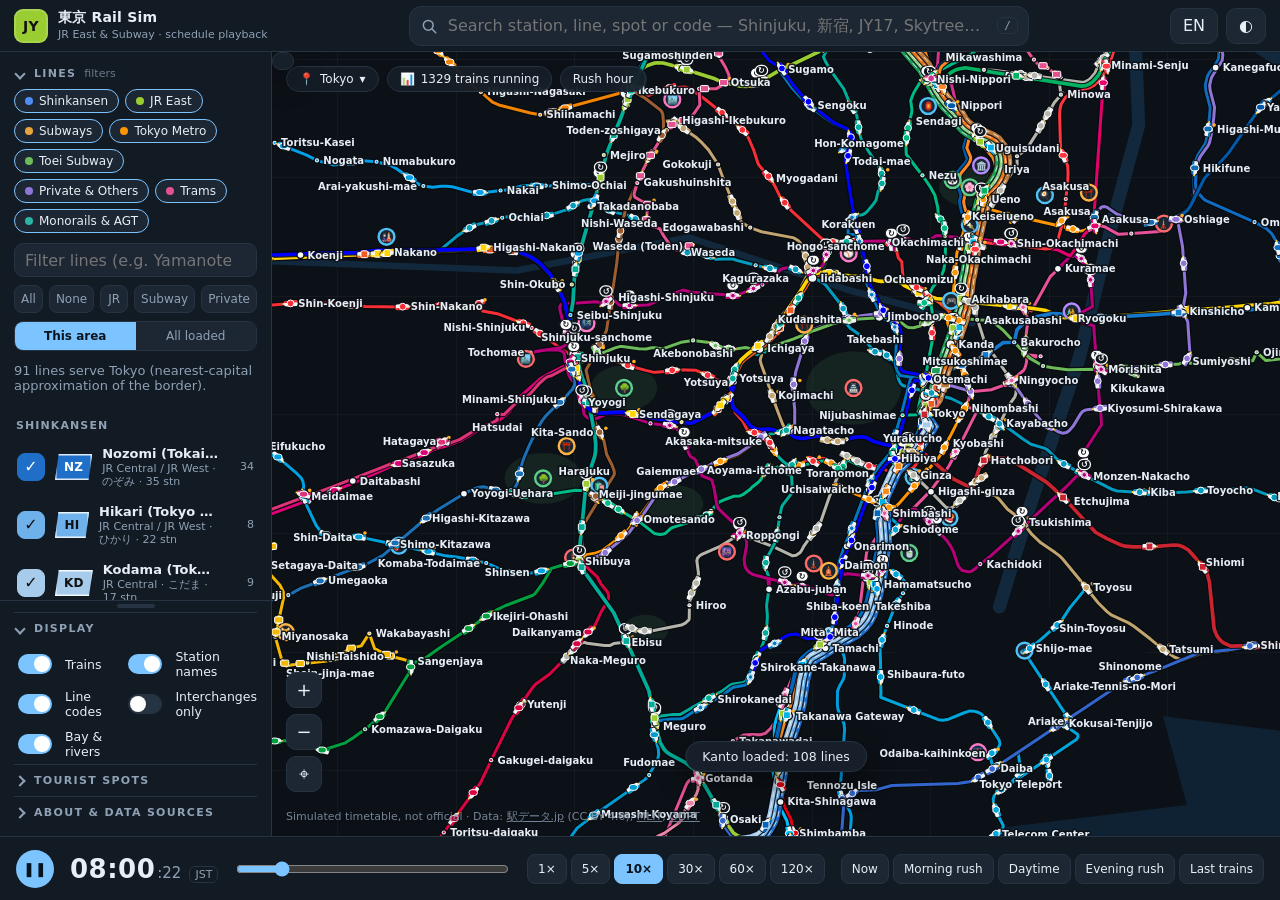
==== index.html @ e256985c "Load every region visible on screen (fixes empty Hokkaido when zoomed out); restore Keisei Sky Acces" ====
<!doctype html>
<html lang="en" data-theme="dark">
<head>
<meta charset="utf-8">
<meta name="viewport" content="width=device-width, initial-scale=1, viewport-fit=cover">
<title>東京 Rail Sim — Tokyo JR &amp; Subway Simulation</title>
<meta name="description" content="A live schedule-driven simulation of Tokyo's JR East and subway lines for rail fans, with line codes, colours, search and filters.">
<link rel="icon" href="data:image/svg+xml,%3Csvg xmlns='http://www.w3.org/2000/svg' viewBox='0 0 32 32'%3E%3Crect width='32' height='32' rx='8' fill='%239ACD32'/%3E%3Ctext x='16' y='22' font-size='16' font-weight='800' text-anchor='middle' font-family='sans-serif' fill='%23111'%3EJY%3C/text%3E%3C/svg%3E">
<link rel="stylesheet" href="css/style.css">
</head>
<body>
<div id="app">
  <header id="topbar">
    <button id="menuBtn" class="icon-btn only-mobile" aria-label="Lines menu">☰</button>
    <div class="brand">
      <span class="brand-mark">JY</span>
      <div class="brand-text"><b>東京 Rail Sim</b><small>JR East &amp; Subway · schedule playback</small></div>
    </div>
    <div class="search">
      <svg viewBox="0 0 24 24" width="18" height="18"><circle cx="11" cy="11" r="6.5" fill="none" stroke="currentColor" stroke-width="2"/><path d="m16 16 5 5" stroke="currentColor" stroke-width="2" stroke-linecap="round"/></svg>
      <input id="q" type="search" autocomplete="off" spellcheck="false" placeholder="Search station, line, spot or code — Shinjuku, 新宿, JY17, Skytree…">
      <kbd>/</kbd>
      <div id="results" class="results" hidden></div>
    </div>
    <div class="top-actions">
      <button id="langBtn" class="pill" title="Toggle language">EN</button>
      <button id="themeBtn" class="pill" title="Toggle theme">◐</button>
    </div>
  </header>

  <aside id="sidebar">
    <details class="sec side-head" id="secFilters" open>
      <summary>Lines <span class="sec-hint">filters</span></summary>
      <div class="chips" id="opChips"></div>
      <input id="lineFilter" type="search" placeholder="Filter lines (e.g. Yamanote, JC, Toei)…">
      <div class="quick">
        <button data-q="all">All</button>
        <button data-q="none">None</button>
        <button data-q="jr">JR</button>
        <button data-q="subway">Subway</button>
        <button data-q="pvt">Private</button>
      </div>
      <div class="seg" id="scopeBtns"><button data-s="area">This area</button><button data-s="all">All loaded</button></div>
      <p id="areaNote" class="empty-note" style="margin:6px 0 0"></p>
    </details>
    <div id="lineList" class="line-list"></div>
    <div id="splitter" role="separator" aria-orientation="horizontal" tabindex="0" title="Drag to resize · double-click to reset"></div>
    <div class="side-foot" id="sideFoot">
      <details class="sec" id="ttSection" hidden>
        <summary>Timetable</summary>
        <div class="quick" id="ttBtns" style="margin:0 0 6px"><button data-m="sim">Simulated</button><button data-m="weekday">Weekday</button><button data-m="holiday">Holiday</button></div>
        <p id="ttNote" class="empty-note" style="margin:0 0 8px"></p>
      </details>
      <details class="sec" id="secDisplay" open>
        <summary>Display</summary>
        <div class="tgrid">
          <label class="tog"><input type="checkbox" id="optTrains" checked><span>Trains</span></label>
          <label class="tog"><input type="checkbox" id="optNames" checked><span>Station names</span></label>
          <label class="tog"><input type="checkbox" id="optBadges" checked><span>Line codes</span></label>
          <label class="tog"><input type="checkbox" id="optInter"><span>Interchanges only</span></label>
          <label class="tog"><input type="checkbox" id="optWater" checked><span>Bay &amp; rivers</span></label>
        </div>
      </details>
      <details class="sec" id="secSpots">
        <summary>Tourist spots</summary>
        <label class="tog"><input type="checkbox" id="optPoi" checked><span>Show on map</span></label>
        <div id="poiChips" class="chips" style="margin:6px 0 0"></div>
      </details>
      <details class="sec" id="secAbout">
        <summary>About &amp; data sources</summary>
        <p class="about">Stations, line order and colours outside the hand-made Tokyo/Shinkansen data come from open data: <a href="https://github.com/Seo-4d696b75/station_database" target="_blank" rel="noopener">station_database</a> (駅データ.jp, CC BY 4.0) and MLIT <a href="https://nlftp.mlit.go.jp/ksj/gml/datalist/KsjTmplt-N02-v3_1.html" target="_blank" rel="noopener">国土数値情報 N02</a>; optional real timetables from <a href="https://www.odpt.org/" target="_blank" rel="noopener">ODPT</a>. Train movements are <b>simulated</b> (not official timetables), English names are machine-romanised, and track shapes come from MLIT section geometry (a few edges fall back to straight lines).</p>
      </details>
    </div>
  </aside>

  <main id="stage">
    <canvas id="map"></canvas>
    <div id="tip" class="tip" hidden></div>
    <div class="hud tl"><button id="areaChip" class="hudbtn" title="Choose an area">📍 <span id="areaName">Tokyo</span> ▾</button><button id="btnCounts" class="hudbtn" title="Trains running per line">📊 <span id="hudTrains">0 trains</span></button><span id="hudPeriod">—</span></div>
    <div id="areaMenu" class="card amenu" hidden>
      <input id="areaQ" type="search" placeholder="Find a prefecture…">
      <div id="areaList" class="amlist"></div>
    </div>
    <div id="toast" class="toast" hidden></div>
    <div id="countCard" class="card" hidden>
      <div class="card-head"><div id="countHead"></div><button id="countClose" class="p-close" style="position:static" aria-label="Close">✕</button></div>
      <div id="countGrp" class="gchips"></div>
      <div id="countRows" class="crows"></div>
    </div>
    <div class="hud-btns">
      <button id="zin" class="icon-btn" aria-label="Zoom in">+</button>
      <button id="zout" class="icon-btn" aria-label="Zoom out">−</button>
      <button id="zfit" class="icon-btn" aria-label="Reset view" title="Reset view">⌖</button>
    </div>
    <div class="legend-note">Simulated timetable, not official · Data: <a href="https://github.com/Seo-4d696b75/station_database" target="_blank" rel="noopener">駅データ.jp</a> (CC BY 4.0), <a href="https://nlftp.mlit.go.jp/ksj/gml/datalist/KsjTmplt-N02-v3_1.html" target="_blank" rel="noopener">MLIT</a>, <a href="https://www.odpt.org/" target="_blank" rel="noopener">ODPT</a></div>
  </main>

  <aside id="panel" hidden></aside>

  <footer id="clockbar">
    <button id="play" class="play" aria-label="Play / pause">❚❚</button>
    <div class="clock"><b id="clock">08:00</b><small id="clockSec">:00</small><span id="clockTag">JST</span></div>
    <input id="scrub" type="range" min="16200" max="102600" step="30" value="28800" aria-label="Time of day">
    <div class="speeds" id="speeds"></div>
    <div class="presets" id="presets"></div>
  </footer>
</div>
<div id="scrim" hidden></div>
<script>window.TRS_VERSION = '20261129';</script>
<script src="js/data.js?v=20261129"></script>
<script src="js/data-extra.js?v=20261129"></script>
<script src="js/poi.js?v=20261129"></script>
<script src="js/regions.js?v=20261129"></script>
<script src="js/regions/fixes.js?v=20261129"></script>
<script src="js/station-badge.js?v=20261129"></script>
<script src="js/sim.js?v=20261129"></script>
<script src="js/app.js?v=20261129"></script>
<script src="js/layout.js?v=20261129"></script>
</body>
</html>
---- css/style.css ----
:root{
  --bg:#0c1117; --bg2:#121a23; --panel:#161f2a; --panel2:#1c2733; --line:#263342;
  --text:#e8eef5; --muted:#8fa1b5; --accent:#7cc4ff; --shadow:0 10px 30px rgba(0,0,0,.45);
  --radius:12px; --topH:52px; --botH:64px; --sideW:272px;
  font-family:"Inter","SF Pro Text","Segoe UI","Hiragino Sans","Noto Sans JP","Yu Gothic",system-ui,sans-serif;
}
[data-theme="light"]{
  --bg:#eef2f6; --bg2:#ffffff; --panel:#ffffff; --panel2:#f2f5f9; --line:#d9e0e8;
  --text:#14202c; --muted:#5d6f82; --accent:#0a74d6; --shadow:0 10px 30px rgba(20,40,70,.16);
}
*{box-sizing:border-box}
html,body{height:100%;margin:0;background:var(--bg);color:var(--text);overscroll-behavior:none}
button,input{font:inherit;color:inherit}
#app{display:grid;height:100dvh;grid-template-rows:var(--topH) 1fr var(--botH);grid-template-columns:var(--sideW) 1fr;
  grid-template-areas:"top top" "side stage" "bot bot"}
#topbar{grid-area:top;display:flex;align-items:center;gap:14px;padding:0 14px;background:var(--bg2);border-bottom:1px solid var(--line);z-index:30;position:relative}
.brand{display:flex;align-items:center;gap:10px;min-width:max-content}
.brand-mark{display:grid;place-items:center;width:34px;height:34px;border-radius:9px;background:#9ACD32;color:#111;font-weight:800;font-size:14px;letter-spacing:.3px;box-shadow:0 0 0 2px rgba(255,255,255,.15) inset}
.brand-text{display:flex;flex-direction:column;line-height:1.1}
.brand-text b{font-size:14px;letter-spacing:.2px}
.brand-text small{font-size:11px;color:var(--muted);margin-top:3px}
.search{position:relative;flex:1;min-width:0;max-width:620px;margin:0 auto;display:flex;align-items:center;gap:8px;background:var(--panel2);border:1px solid var(--line);border-radius:12px;padding:0 10px;height:40px;color:var(--muted)}
.search:focus-within{border-color:var(--accent);box-shadow:0 0 0 3px color-mix(in srgb,var(--accent) 25%,transparent)}
.search input{flex:1;background:none;border:0;outline:none;color:var(--text);min-width:0;height:100%}
.search input::-webkit-search-cancel-button{display:none}
kbd{font-size:11px;border:1px solid var(--line);border-radius:6px;padding:1px 6px;color:var(--muted)}
.results{position:absolute;left:0;right:0;top:46px;background:var(--panel);border:1px solid var(--line);border-radius:12px;box-shadow:var(--shadow);max-height:60vh;overflow:auto;padding:6px;z-index:50}
.res{display:flex;align-items:center;gap:10px;padding:8px 10px;border-radius:9px;cursor:pointer;color:var(--text)}
.res:hover,.res.sel{background:var(--panel2)}
.res .t{display:flex;flex-direction:column;min-width:0;line-height:1.2}
.res .t b{font-weight:600;font-size:14px}
.res .t small{color:var(--muted);font-size:12px}
.res .kind{margin-left:auto;font-size:10px;text-transform:uppercase;letter-spacing:.08em;color:var(--muted)}
.res-empty{padding:14px;color:var(--muted);font-size:13px}
.top-actions{display:flex;gap:8px}
.pill,.icon-btn{background:var(--panel2);border:1px solid var(--line);border-radius:10px;height:36px;min-width:36px;padding:0 12px;cursor:pointer}
.pill:hover,.icon-btn:hover{border-color:var(--accent)}
.icon-btn{padding:0;font-size:18px;line-height:1}
.only-mobile{display:none}

/* sidebar */
#sidebar{grid-area:side;background:var(--bg2);border-right:1px solid var(--line);display:flex;flex-direction:column;min-height:0;z-index:20;overflow-y:auto}
.side-head{padding:6px 14px 8px;flex:none}
.sec>summary{list-style:none;cursor:pointer;display:flex;align-items:center;gap:8px;padding:9px 0;font-size:11px;text-transform:uppercase;letter-spacing:.12em;color:var(--muted);font-weight:700;user-select:none}
.sec>summary::-webkit-details-marker{display:none}
.sec>summary::before{content:"";width:6px;height:6px;border-right:2px solid currentColor;border-bottom:2px solid currentColor;transform:rotate(-45deg);transition:transform .15s;margin:0 2px 0 2px}
.sec[open]>summary::before{transform:rotate(45deg)}
.sec>summary:hover{color:var(--text)}
.sec-hint{font-weight:500;text-transform:none;letter-spacing:0;opacity:.7}
.sec:not([open])>*:not(summary){display:none}
.tgrid{display:grid;grid-template-columns:1fr 1fr;gap:0 10px}
.tgrid .tog span{font-size:12.5px}
#splitter{flex:none;height:12px;cursor:row-resize;border-top:1px solid var(--line);position:relative;touch-action:none;background:var(--bg2)}
#splitter::after{content:"";position:absolute;left:50%;top:3px;width:38px;height:4px;border-radius:4px;background:var(--line);transform:translateX(-50%);transition:background .15s}
#splitter:hover::after,#splitter.drag::after,#splitter:focus-visible::after{background:var(--accent)}
.chips{display:flex;gap:6px;flex-wrap:wrap;margin-bottom:10px}
.chip{border:1px solid var(--line);background:var(--panel2);border-radius:999px;padding:4px 10px;font-size:12px;cursor:pointer;display:flex;gap:6px;align-items:center}
.chip i{width:8px;height:8px;border-radius:50%;background:var(--muted)}
.chip.on{border-color:var(--accent);color:var(--text)}
.chip:not(.on){opacity:.55}
#lineFilter{width:100%;height:34px;border-radius:9px;border:1px solid var(--line);background:var(--panel2);padding:0 10px;outline:none}
#lineFilter:focus{border-color:var(--accent)}
.quick{display:flex;gap:6px;margin-top:8px}
.quick button{flex:1;height:28px;border-radius:8px;border:1px solid var(--line);background:var(--panel2);cursor:pointer;font-size:12px;color:var(--muted)}
.quick button:hover{color:var(--text);border-color:var(--accent)}
.line-list{flex:1 1 0;min-height:140px;overflow:auto;padding:0 8px 8px;scrollbar-width:thin}
.grp{font-size:11px;color:var(--muted);text-transform:uppercase;letter-spacing:.1em;padding:12px 8px 6px;font-weight:700}
.lrow{display:flex;align-items:center;gap:10px;padding:7px 8px;border-radius:10px;cursor:pointer;border:1px solid transparent}
.lrow:hover{background:var(--panel2)}
.lrow.active{background:var(--panel2);border-color:var(--c)}
.lrow.off{opacity:.42}
.lrow .nm{display:flex;flex-direction:column;min-width:0;line-height:1.2;flex:1}
.lrow .nm b{font-size:13px;font-weight:600;white-space:nowrap;overflow:hidden;text-overflow:ellipsis}
.lrow .nm small{font-size:11px;color:var(--muted)}
.lrow .cnt{font-size:11px;color:var(--muted);font-variant-numeric:tabular-nums;min-width:26px;text-align:right}
.eye{width:28px;height:28px;border-radius:8px;border:1px solid var(--line);background:none;cursor:pointer;display:grid;place-items:center;color:var(--muted);flex:none}
.eye:hover{border-color:var(--accent);color:var(--text)}
.lrow.off .eye{background:transparent}
.lrow:not(.off) .eye{background:var(--c);border-color:var(--c);color:var(--tc)}
.side-foot{flex:none;height:var(--footH,auto);max-height:60%;overflow:auto;padding:0 14px 8px;scrollbar-width:thin}
.side-foot .sec+.sec{border-top:1px solid var(--line)}
.tog{display:flex;align-items:center;gap:10px;padding:5px 0;font-size:13px;cursor:pointer;user-select:none}
.tog input{appearance:none;width:34px;height:20px;border-radius:999px;background:var(--line);position:relative;cursor:pointer;transition:.15s;flex:none}
.tog input::after{content:"";position:absolute;top:2px;left:2px;width:16px;height:16px;border-radius:50%;background:#fff;transition:.15s}
.tog input:checked{background:var(--accent)}
.tog input:checked::after{left:16px}

/* badges */
.bdg{display:inline-flex;align-items:center;gap:4px;flex:none}
.sym{display:inline-grid;place-items:center;min-width:26px;height:26px;padding:0 4px;background:var(--c);color:var(--tc);font-weight:800;font-size:12px;letter-spacing:.2px;line-height:1;box-shadow:0 0 0 1.5px rgba(255,255,255,.85) inset}
.sym.jr{border-radius:7px;background:#fff;color:#231F20;box-shadow:inset 0 0 0 3px var(--c)}
.sym.metro,.sym.toei{border-radius:50%;min-width:26px;width:26px;padding:0;font-size:13px;background:#fff;color:#231F20;box-shadow:inset 0 0 0 3.5px var(--c)}
.sym.sm{min-width:20px;height:20px;font-size:10px;border-radius:6px}
.sym.metro.sm,.sym.toei.sm{width:20px;min-width:20px;border-radius:50%;font-size:10px;box-shadow:inset 0 0 0 3px var(--c)}
.no{display:inline-grid;place-items:center;min-width:22px;height:20px;padding:0 4px;border:1.5px solid var(--c);border-radius:5px;font-weight:700;font-size:11px;font-variant-numeric:tabular-nums;color:var(--text)}

/* stage */
#stage{grid-area:stage;position:relative;min-width:0;min-height:0;overflow:hidden;background:var(--bg)}
#map{position:absolute;inset:0;width:100%;height:100%;display:block;touch-action:none;cursor:grab}
#map.drag{cursor:grabbing}
.hud{position:absolute;display:flex;gap:8px;z-index:5}
.hud.tl{left:14px;top:14px}
.hud span{background:color-mix(in srgb,var(--panel) 88%,transparent);backdrop-filter:blur(8px);border:1px solid var(--line);border-radius:999px;padding:5px 12px;font-size:12px;font-variant-numeric:tabular-nums}
.hud-btns{position:absolute;left:14px;bottom:44px;display:flex;flex-direction:column;gap:6px;z-index:5}
.legend-note{position:absolute;left:14px;bottom:12px;right:14px;font-size:11px;color:var(--muted);pointer-events:none;opacity:.8;text-shadow:0 1px 2px var(--bg)}
.tip{position:absolute;z-index:8;pointer-events:none;background:var(--panel);border:1px solid var(--line);border-radius:10px;padding:8px 10px;box-shadow:var(--shadow);font-size:12px;max-width:260px;display:flex;flex-direction:column;gap:6px}
.tip b{font-size:13px}
.tip .row{display:flex;gap:4px;flex-wrap:wrap}

/* panel */
#panel{position:absolute;right:14px;top:calc(var(--topH) + 12px);bottom:calc(var(--botH) + 12px);width:320px;font-size:13px;max-width:calc(100vw - 28px);background:var(--panel);border:1px solid var(--line);border-radius:var(--radius);box-shadow:var(--shadow);overflow:auto;z-index:25;scrollbar-width:thin}
#panel[hidden]{display:none}
.p-head{position:sticky;top:0;background:var(--panel);padding:16px 16px 12px;border-bottom:1px solid var(--line);z-index:2}
.p-close{position:absolute;right:10px;top:10px;width:30px;height:30px;border-radius:8px;border:1px solid var(--line);background:var(--panel2);cursor:pointer}
.p-title{font-size:20px;font-weight:700;line-height:1.15;margin:8px 34px 2px 0}
.p-sub{font-size:13px;color:var(--muted)}
.p-body{padding:12px 16px 18px}
.p-sec{margin:14px 0 8px;font-size:11px;text-transform:uppercase;letter-spacing:.12em;color:var(--muted);font-weight:700}
.hero-bar{height:6px;border-radius:99px;background:var(--c);margin-top:12px}
.kv{display:grid;grid-template-columns:repeat(3,1fr);gap:8px}
.kv div{background:var(--panel2);border-radius:10px;padding:8px 10px}
.kv b{display:block;font-size:16px;font-variant-numeric:tabular-nums}
.kv small{color:var(--muted);font-size:11px}
.brow{display:flex;align-items:center;gap:10px;padding:8px 0;border-bottom:1px dashed var(--line)}
.brow:last-child{border-bottom:0}
.brow .dest{flex:1;min-width:0;line-height:1.2}
.brow .dest b{font-size:13px;display:block}
.brow .dest small{color:var(--muted);font-size:11px}
.brow .tms{display:flex;flex-direction:column;align-items:flex-end;font-variant-numeric:tabular-nums;font-size:12px;line-height:1.35}
.brow .tms b{font-size:14px}
.btn{height:34px;border-radius:9px;border:1px solid var(--line);background:var(--panel2);padding:0 12px;cursor:pointer;font-size:13px}
.btn:hover{border-color:var(--accent)}
.btn.primary{background:var(--accent);border-color:var(--accent);color:#06121e;font-weight:600}
.btn-row{display:flex;gap:8px;margin-top:10px;flex-wrap:wrap}
.stops{position:relative;margin:4px 0 0 4px}
.stp{display:flex;align-items:center;gap:10px;padding:5px 0;position:relative;cursor:pointer;font-size:13px}
.stp::before{content:"";position:absolute;left:5px;top:0;bottom:0;width:4px;background:var(--c);opacity:.9}
.stp:first-child::before{top:50%}.stp:last-child::before{bottom:50%}
.stp i{position:relative;width:14px;height:14px;border-radius:50%;background:var(--panel);border:3px solid var(--c);flex:none;z-index:1}
.stp.pass i{background:var(--c)}
.stp.skip{opacity:.5}
.stp.skip i{width:8px;height:8px;margin:0 3px;border-width:2px}
.stp.here{font-weight:700}
.stp.here i{box-shadow:0 0 0 4px color-mix(in srgb,var(--c) 40%,transparent)}
.stp .nm{flex:1;min-width:0;white-space:nowrap;overflow:hidden;text-overflow:ellipsis}
.stp .tm{color:var(--muted);font-variant-numeric:tabular-nums;font-size:12px}
.stp .ic{display:flex;gap:3px}
.xfer{display:flex;flex-wrap:wrap;gap:6px}
.xf{display:flex;gap:6px;align-items:center;background:var(--panel2);border-radius:10px;padding:5px 8px;cursor:pointer;font-size:12px}
.xf:hover{outline:1px solid var(--accent)}
.live{display:inline-flex;align-items:center;gap:6px;font-size:12px;color:var(--muted)}
.live::before{content:"";width:8px;height:8px;border-radius:50%;background:#35d07f;box-shadow:0 0 0 0 rgba(53,208,127,.6);animation:pulse 1.6s infinite}
@keyframes pulse{70%{box-shadow:0 0 0 7px rgba(53,208,127,0)}100%{box-shadow:0 0 0 0 rgba(53,208,127,0)}}
.empty-note{color:var(--muted);font-size:13px;padding:6px 0}

/* clock bar */
#clockbar{grid-area:bot;display:flex;align-items:center;gap:16px;padding:0 16px;background:var(--bg2);border-top:1px solid var(--line);z-index:30}
.play{width:38px;height:38px;border-radius:50%;border:0;background:var(--accent);color:#06121e;font-size:14px;cursor:pointer;font-weight:800;flex:none}
.clock{display:flex;align-items:baseline;gap:2px;min-width:118px;font-variant-numeric:tabular-nums}
.clock b{font-size:26px;letter-spacing:.5px}
.clock small{font-size:15px;color:var(--muted)}
.clock span{font-size:11px;color:var(--muted);margin-left:6px;border:1px solid var(--line);border-radius:6px;padding:1px 5px}
#scrub{flex:1;min-width:80px;accent-color:var(--accent);height:28px}
.speeds,.presets{display:flex;gap:4px;flex:none}
.speeds button,.presets button{height:30px;padding:0 10px;border-radius:8px;border:1px solid var(--line);background:var(--panel2);cursor:pointer;font-size:12px;font-variant-numeric:tabular-nums}
.speeds button.on{background:var(--accent);border-color:var(--accent);color:#06121e;font-weight:700}
.presets button:hover,.speeds button:hover{border-color:var(--accent)}
#scrim{position:fixed;inset:0;background:rgba(0,0,0,.5);z-index:15}

@media (max-width:1180px){.presets{display:none}.brand-text small{display:none}}
@media (max-width:860px){
  :root{--topH:48px;--botH:84px}
  html{-webkit-text-size-adjust:100%}
  body{font-size:13px}
  button,summary,label{touch-action:manipulation;-webkit-tap-highlight-color:transparent}
  #app{grid-template-columns:minmax(0,1fr);grid-template-rows:var(--topH) 1fr calc(var(--botH) + env(safe-area-inset-bottom));grid-template-areas:"top" "stage" "bot"}
  #topbar{gap:6px;padding:0 8px}
  .only-mobile{display:inline-grid}
  .brand-text{display:none}
  .brand-mark{width:28px;height:28px;border-radius:8px;font-size:12px}
  .kbd,kbd{display:none}
  .search{height:34px;border-radius:10px;padding:0 8px;gap:6px}
  .search svg{width:15px;height:15px}
  .search input{font-size:16px;transform-origin:left center} /* 16px stops iOS zooming the page on focus */
  .results{top:40px;max-height:55vh}
  .pill,.icon-btn{height:32px;min-width:32px;border-radius:9px;font-size:12px}
  .icon-btn{font-size:16px}
  .top-actions{gap:5px}
  .top-actions .pill{padding:0 8px}
  #sidebar{position:fixed;left:0;top:var(--topH);bottom:0;width:min(82vw,300px);font-size:12px;transform:translateX(-102%);transition:transform .2s;z-index:40;box-shadow:var(--shadow);padding-bottom:env(safe-area-inset-bottom)}
  body.menu #sidebar{transform:none}
  .tog{padding:6px 0;font-size:12px}
  .chip{font-size:11px;padding:4px 9px}
  .quick button{height:30px;font-size:11px}
  .lrow .nm b{font-size:12px}
  .hud.tl{left:8px;top:8px;gap:6px}
  .hud span,.hudbtn{font-size:11px;padding:4px 9px}
  .hud-btns{left:8px;bottom:auto;top:48px;gap:5px}
  .hud-btns .icon-btn{width:32px;height:32px;background:color-mix(in srgb,var(--panel) 90%,transparent);backdrop-filter:blur(8px)}
  .legend-note{display:none}
  #panel{top:auto;left:6px;right:6px;width:auto;bottom:calc(var(--botH) + 6px);max-height:46%;max-width:none;font-size:12px;border-radius:12px}
  .p-head{padding:12px 12px 10px}
  .p-title{font-size:17px}
  .p-sub{font-size:12px}
  .p-body{padding:10px 12px 14px}
  .p-close{width:28px;height:28px}
  .kv b{font-size:14px}
  .brow .dest b{font-size:12px}
  .stp{font-size:12px;padding:4px 0}
  .btn{height:32px;font-size:12px}
  .tip{max-width:200px;font-size:11px}
  #clockbar{display:grid;grid-template-columns:auto auto 1fr;grid-template-areas:"play clock speeds" "scrub scrub scrub";gap:4px 10px;align-items:center;padding:6px 12px;padding-bottom:calc(6px + env(safe-area-inset-bottom))}
  #play{grid-area:play}
  .clock{grid-area:clock;min-width:0}
  .speeds{grid-area:speeds;justify-self:end;gap:3px}
  #scrub{grid-area:scrub;min-width:0;height:22px;margin:0}
  .play{width:36px;height:36px;font-size:12px}
  .clock b{font-size:21px}
  .clock small{font-size:12px}
  .clock span{font-size:9px;margin-left:4px;padding:1px 4px}
  .speeds button{height:26px;padding:0 6px;font-size:11px;border-radius:7px}
}
@media (max-width:440px){.speeds button:nth-child(2){display:none}.speeds{gap:3px}}
@media (max-width:380px){
  .speeds button:nth-child(5){display:none}
  .brand-mark{display:none}
}
@media (max-height:480px) and (orientation:landscape){
  :root{--topH:42px;--botH:56px}
  #clockbar{display:flex;flex-wrap:nowrap;padding-top:4px;padding-bottom:4px}
  #scrub{flex:1}
  #panel{max-height:70%;width:340px;left:auto;right:6px}
}

.p-head .xfer{padding-right:38px}

/* private-railway symbol, tourist icons, counts card */
.sym.pvt{border-radius:999px;min-width:30px;padding:0 6px}
.sym.pvt.sm{min-width:24px;border-radius:999px}
.poi-ic{display:inline-grid;place-items:center;width:30px;height:30px;border-radius:50%;border:2.5px solid var(--c);background:var(--panel2);font-size:16px;flex:none}
.poi-cat{font-size:12px;color:var(--c);font-weight:700;margin-left:8px}
.brow.clickable{cursor:pointer}.brow.clickable:hover{background:var(--panel2)}
.hudbtn{background:color-mix(in srgb,var(--panel) 88%,transparent);backdrop-filter:blur(8px);border:1px solid var(--line);border-radius:999px;padding:5px 12px;font-size:12px;cursor:pointer;display:flex;gap:6px;align-items:center}
.hudbtn span{background:none;border:0;padding:0;backdrop-filter:none}
.hudbtn:hover,.hudbtn.on{border-color:var(--accent)}
.card{position:absolute;left:14px;top:54px;width:300px;max-height:calc(100% - 140px);display:flex;flex-direction:column;background:var(--panel);border:1px solid var(--line);border-radius:var(--radius);box-shadow:var(--shadow);z-index:12;overflow:hidden}
.card[hidden]{display:none}
.card-head{display:flex;align-items:center;justify-content:space-between;padding:12px 14px 6px;font-size:14px}
.card-head b{font-size:20px}.muted{color:var(--muted);font-size:12px}
.card-head .p-close{width:28px;height:28px}
.gchips{display:flex;gap:6px;flex-wrap:wrap;padding:2px 14px 8px}
.gchip{display:flex;gap:6px;align-items:center;font-size:11px;background:var(--panel2);border-radius:999px;padding:3px 9px;color:var(--muted)}
.gchip i{width:8px;height:8px;border-radius:50%}.gchip b{color:var(--text)}
.crows{overflow:auto;padding:0 8px 10px;scrollbar-width:thin}
.crow{display:grid;grid-template-columns:auto 1fr 70px 28px;align-items:center;gap:8px;padding:5px 6px;border-radius:9px;cursor:pointer;font-size:12px}
.crow:hover{background:var(--panel2)}.crow.off{opacity:.4}
.crow .cn{display:flex;flex-direction:column;min-width:0;line-height:1.2;white-space:nowrap;overflow:hidden;text-overflow:ellipsis}
.crow .split{color:var(--muted);font-size:10px}
.crow .bar{height:6px;background:var(--panel2);border-radius:99px;overflow:hidden}
.crow .bar i{display:block;height:100%;background:var(--c);border-radius:99px;transition:width .3s}
.crow .cc{text-align:right;font-variant-numeric:tabular-nums;font-size:14px}
@media (max-width:860px){.card{left:8px;right:8px;width:auto;top:44px;max-height:48%;font-size:12px}.card-head b{font-size:17px}}

.sym.tram{border-radius:5px;min-width:30px;padding:0 6px}
.sym.tram.sm{min-width:24px}
.sym.mono{clip-path:polygon(12% 0,88% 0,100% 50%,88% 100%,12% 100%,0 50%);min-width:32px;padding:0 8px;border-radius:0}
.sym.mono.sm{min-width:26px}

/* areas, scope toggle, toast */
.seg{display:flex;margin-top:8px;border:1px solid var(--line);border-radius:9px;overflow:hidden}
.seg button{flex:1;height:28px;border:0;background:var(--panel2);color:var(--muted);font-size:12px;cursor:pointer}
.seg button.on{background:var(--accent);color:#0b1520;font-weight:700}
.linkbtn{margin-top:8px;border:1px solid var(--line);background:var(--panel2);color:var(--text);border-radius:8px;padding:5px 10px;font-size:12px;cursor:pointer}
.amenu{left:14px;top:52px;width:300px;max-height:min(60%,420px);padding:8px}
.amenu input{width:100%;height:32px;border-radius:8px;border:1px solid var(--line);background:var(--panel2);padding:0 10px;outline:none;margin-bottom:6px}
.amenu input:focus{border-color:var(--accent)}
.amlist{overflow:auto;scrollbar-width:thin}
.amrow{display:flex;justify-content:space-between;align-items:center;gap:8px;padding:6px 8px;border-radius:8px;cursor:pointer;font-size:13px}
.amrow:hover,.amrow.cur{background:var(--panel2)}
.amrow small{color:var(--muted)}.amrow em{font-style:normal;font-size:11px;color:var(--accent)}
.amrow.nodata{opacity:.55}.amrow.nodata em{color:var(--muted)}
.toast{position:absolute;left:50%;bottom:64px;transform:translateX(-50%);background:var(--panel);border:1px solid var(--line);border-radius:999px;padding:7px 16px;font-size:12.5px;box-shadow:var(--shadow);z-index:30;pointer-events:none}
.toast[hidden]{display:none}

.sym.shin{clip-path:polygon(10% 0,100% 0,90% 100%,0 100%);min-width:34px;padding:0 9px;border-radius:0;letter-spacing:.02em}
.sym.shin.sm{min-width:28px}
.legend-note a{color:inherit;text-decoration:underline;pointer-events:auto}
.about{font-size:11.5px;line-height:1.5;color:var(--muted);margin:6px 2px 2px}
.about a{color:var(--accent,inherit)}
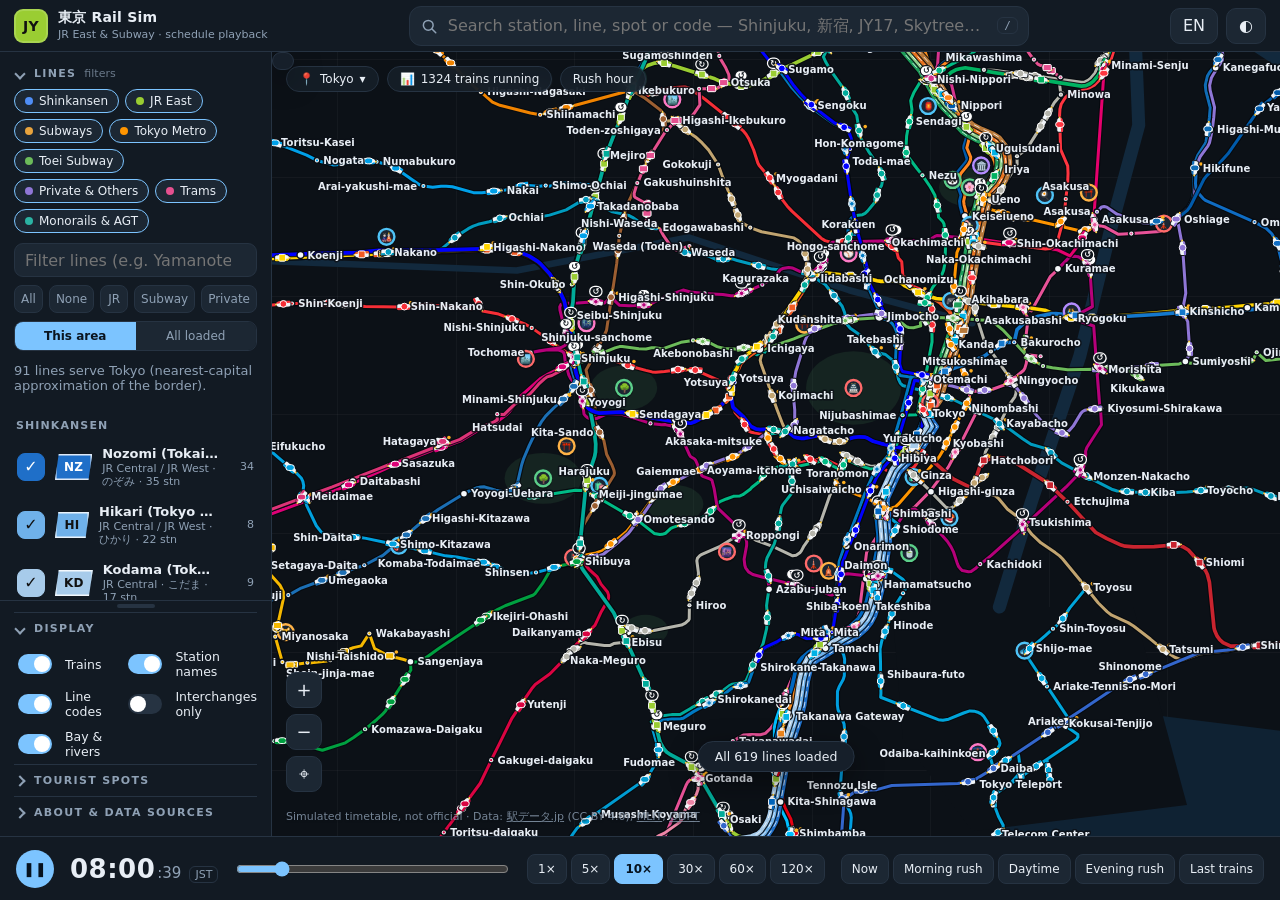
==== commit c2a6ed1c: "Load all railways and assets up front, independent of zoom/area - Load every region (lines, stations" ====
--- a/index.html
+++ b/index.html
@@ -106,15 +106,15 @@
   </footer>
 </div>
 <div id="scrim" hidden></div>
-<script>window.TRS_VERSION = '20261129';</script>
-<script src="js/data.js?v=20261129"></script>
-<script src="js/data-extra.js?v=20261129"></script>
-<script src="js/poi.js?v=20261129"></script>
-<script src="js/regions.js?v=20261129"></script>
-<script src="js/regions/fixes.js?v=20261129"></script>
-<script src="js/station-badge.js?v=20261129"></script>
-<script src="js/sim.js?v=20261129"></script>
-<script src="js/app.js?v=20261129"></script>
-<script src="js/layout.js?v=20261129"></script>
+<script>window.TRS_VERSION = '20261130';</script>
+<script src="js/data.js?v=20261130"></script>
+<script src="js/data-extra.js?v=20261130"></script>
+<script src="js/poi.js?v=20261130"></script>
+<script src="js/regions.js?v=20261130"></script>
+<script src="js/regions/fixes.js?v=20261130"></script>
+<script src="js/station-badge.js?v=20261130"></script>
+<script src="js/sim.js?v=20261130"></script>
+<script src="js/app.js?v=20261130"></script>
+<script src="js/layout.js?v=20261130"></script>
 </body>
 </html>
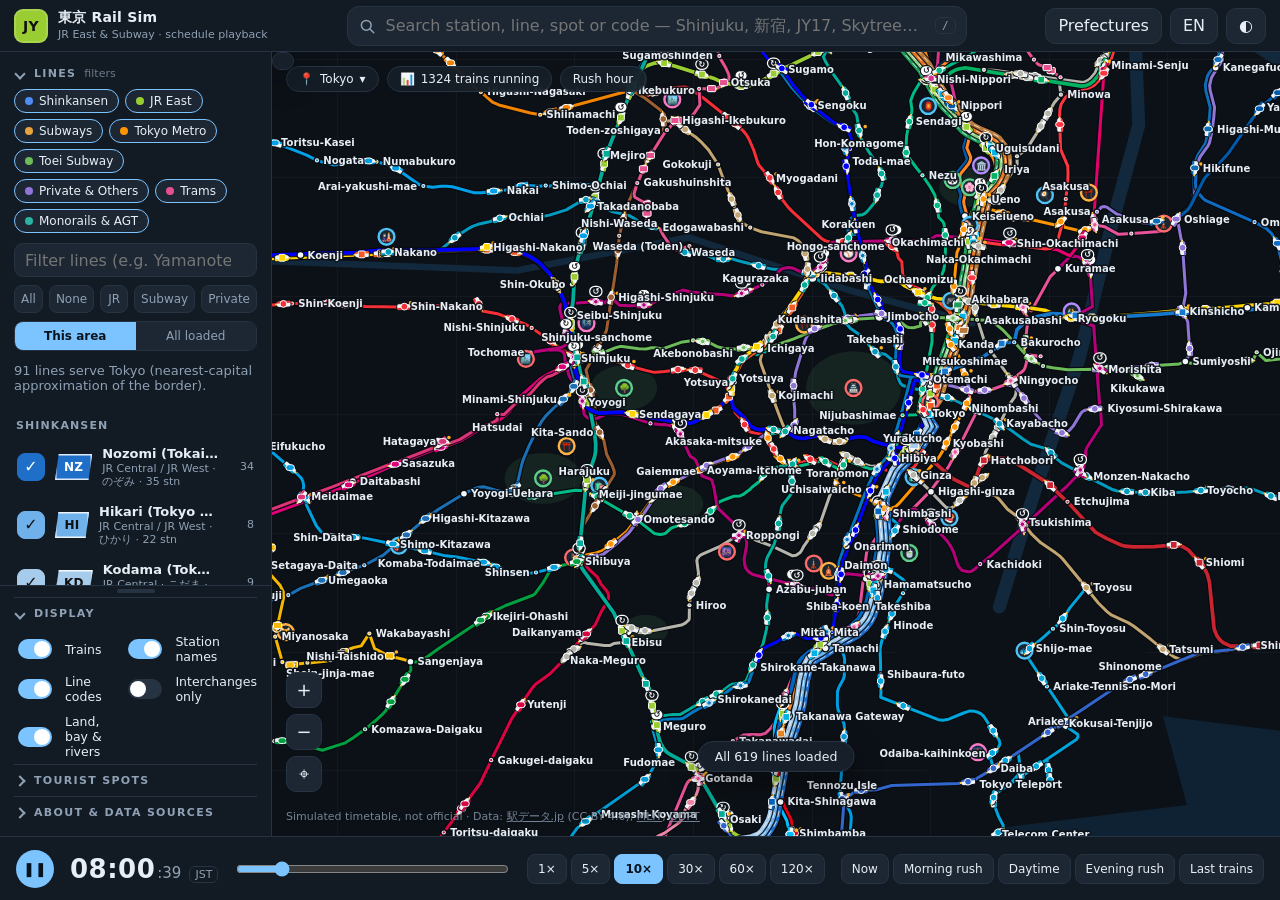
==== commit c80917f3: "Add Japan land/prefecture layer, prefectures page, station facts and first/last train - terrain.js: " ====
--- a/index.html
+++ b/index.html
@@ -23,6 +23,7 @@
       <div id="results" class="results" hidden></div>
     </div>
     <div class="top-actions">
+      <a href="prefectures.html" class="pill" style="display:grid;place-items:center;text-decoration:none;color:var(--text)" title="All 47 prefectures">Prefectures</a>
       <button id="langBtn" class="pill" title="Toggle language">EN</button>
       <button id="themeBtn" class="pill" title="Toggle theme">◐</button>
     </div>
@@ -58,7 +59,7 @@
           <label class="tog"><input type="checkbox" id="optNames" checked><span>Station names</span></label>
           <label class="tog"><input type="checkbox" id="optBadges" checked><span>Line codes</span></label>
           <label class="tog"><input type="checkbox" id="optInter"><span>Interchanges only</span></label>
-          <label class="tog"><input type="checkbox" id="optWater" checked><span>Bay &amp; rivers</span></label>
+          <label class="tog"><input type="checkbox" id="optWater" checked><span>Land, bay &amp; rivers</span></label>
         </div>
       </details>
       <details class="sec" id="secSpots">
@@ -106,15 +107,17 @@
   </footer>
 </div>
 <div id="scrim" hidden></div>
-<script>window.TRS_VERSION = '20261130';</script>
-<script src="js/data.js?v=20261130"></script>
-<script src="js/data-extra.js?v=20261130"></script>
-<script src="js/poi.js?v=20261130"></script>
-<script src="js/regions.js?v=20261130"></script>
-<script src="js/regions/fixes.js?v=20261130"></script>
-<script src="js/station-badge.js?v=20261130"></script>
-<script src="js/sim.js?v=20261130"></script>
-<script src="js/app.js?v=20261130"></script>
-<script src="js/layout.js?v=20261130"></script>
+<script>window.TRS_VERSION = '20261131';</script>
+<script src="js/data.js?v=20261131"></script>
+<script src="js/data-extra.js?v=20261131"></script>
+<script src="js/poi.js?v=20261131"></script>
+<script src="js/regions.js?v=20261131"></script>
+<script src="js/facts.js?v=20261131"></script>
+<script src="js/regions/fixes.js?v=20261131"></script>
+<script src="js/station-badge.js?v=20261131"></script>
+<script src="js/sim.js?v=20261131"></script>
+<script src="js/terrain.js?v=20261131"></script>
+<script src="js/app.js?v=20261131"></script>
+<script src="js/layout.js?v=20261131"></script>
 </body>
 </html>
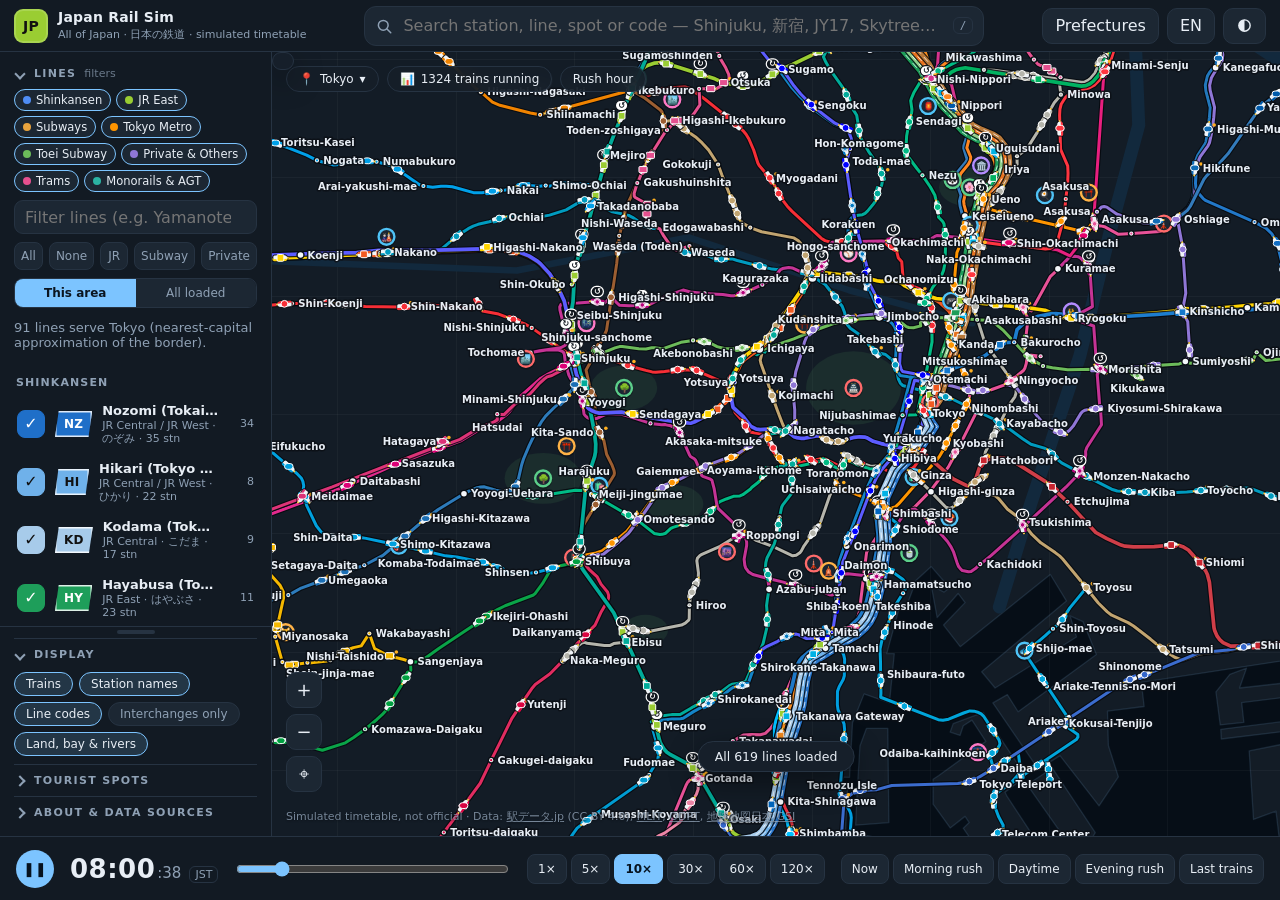
==== commit 3e110367: "Real base map (land, coast, prefecture borders at 3 detail levels); header and sidebar cleanup - js/" ====
--- a/index.html
+++ b/index.html
@@ -3,9 +3,9 @@
 <head>
 <meta charset="utf-8">
 <meta name="viewport" content="width=device-width, initial-scale=1, viewport-fit=cover">
-<title>東京 Rail Sim — Tokyo JR &amp; Subway Simulation</title>
-<meta name="description" content="A live schedule-driven simulation of Tokyo's JR East and subway lines for rail fans, with line codes, colours, search and filters.">
-<link rel="icon" href="data:image/svg+xml,%3Csvg xmlns='http://www.w3.org/2000/svg' viewBox='0 0 32 32'%3E%3Crect width='32' height='32' rx='8' fill='%239ACD32'/%3E%3Ctext x='16' y='22' font-size='16' font-weight='800' text-anchor='middle' font-family='sans-serif' fill='%23111'%3EJY%3C/text%3E%3C/svg%3E">
+<title>Japan Rail Sim — live railway simulation of all Japan</title>
+<meta name="description" content="A live, schedule-driven simulation of Japan's railways — JR, Shinkansen, subways, private lines, trams and monorails — for rail fans, with line codes, search and filters.">
+<link rel="icon" href="data:image/svg+xml,%3Csvg xmlns='http://www.w3.org/2000/svg' viewBox='0 0 32 32'%3E%3Crect width='32' height='32' rx='8' fill='%239ACD32'/%3E%3Ctext x='16' y='22' font-size='16' font-weight='800' text-anchor='middle' font-family='sans-serif' fill='%23111'%3EJP%3C/text%3E%3C/svg%3E">
 <link rel="stylesheet" href="css/style.css">
 </head>
 <body>
@@ -13,8 +13,8 @@
   <header id="topbar">
     <button id="menuBtn" class="icon-btn only-mobile" aria-label="Lines menu">☰</button>
     <div class="brand">
-      <span class="brand-mark">JY</span>
-      <div class="brand-text"><b>東京 Rail Sim</b><small>JR East &amp; Subway · schedule playback</small></div>
+      <span class="brand-mark">JP</span>
+      <div class="brand-text"><b>Japan Rail Sim</b><small>All of Japan · 日本の鉄道 · simulated timetable</small></div>
     </div>
     <div class="search">
       <svg viewBox="0 0 24 24" width="18" height="18"><circle cx="11" cy="11" r="6.5" fill="none" stroke="currentColor" stroke-width="2"/><path d="m16 16 5 5" stroke="currentColor" stroke-width="2" stroke-linecap="round"/></svg>
@@ -25,7 +25,7 @@
     <div class="top-actions">
       <a href="prefectures.html" class="pill" style="display:grid;place-items:center;text-decoration:none;color:var(--text)" title="All 47 prefectures">Prefectures</a>
       <button id="langBtn" class="pill" title="Toggle language">EN</button>
-      <button id="themeBtn" class="pill" title="Toggle theme">◐</button>
+      <button id="themeBtn" class="pill" title="Toggle light / dark" aria-label="Toggle light / dark"><svg viewBox="0 0 24 24" width="17" height="17" aria-hidden="true"><circle cx="12" cy="12" r="8" fill="none" stroke="currentColor" stroke-width="2"/><path d="M12 4a8 8 0 0 0 0 16z" fill="currentColor"/></svg></button>
     </div>
   </header>
 
@@ -54,12 +54,12 @@
       </details>
       <details class="sec" id="secDisplay" open>
         <summary>Display</summary>
-        <div class="tgrid">
-          <label class="tog"><input type="checkbox" id="optTrains" checked><span>Trains</span></label>
-          <label class="tog"><input type="checkbox" id="optNames" checked><span>Station names</span></label>
-          <label class="tog"><input type="checkbox" id="optBadges" checked><span>Line codes</span></label>
-          <label class="tog"><input type="checkbox" id="optInter"><span>Interchanges only</span></label>
-          <label class="tog"><input type="checkbox" id="optWater" checked><span>Land, bay &amp; rivers</span></label>
+        <div class="tpills">
+          <label class="tp"><input type="checkbox" id="optTrains" checked><span>Trains</span></label>
+          <label class="tp"><input type="checkbox" id="optNames" checked><span>Station names</span></label>
+          <label class="tp"><input type="checkbox" id="optBadges" checked><span>Line codes</span></label>
+          <label class="tp"><input type="checkbox" id="optInter"><span>Interchanges only</span></label>
+          <label class="tp"><input type="checkbox" id="optWater" checked><span>Land, bay &amp; rivers</span></label>
         </div>
       </details>
       <details class="sec" id="secSpots">
@@ -69,7 +69,7 @@
       </details>
       <details class="sec" id="secAbout">
         <summary>About &amp; data sources</summary>
-        <p class="about">Stations, line order and colours outside the hand-made Tokyo/Shinkansen data come from open data: <a href="https://github.com/Seo-4d696b75/station_database" target="_blank" rel="noopener">station_database</a> (駅データ.jp, CC BY 4.0) and MLIT <a href="https://nlftp.mlit.go.jp/ksj/gml/datalist/KsjTmplt-N02-v3_1.html" target="_blank" rel="noopener">国土数値情報 N02</a>; optional real timetables from <a href="https://www.odpt.org/" target="_blank" rel="noopener">ODPT</a>. Train movements are <b>simulated</b> (not official timetables), English names are machine-romanised, and track shapes come from MLIT section geometry (a few edges fall back to straight lines).</p>
+        <p class="about">The land outline and prefecture borders come from 地球地図日本 (国土地理院 / GSI, via dataofjapan/land). Stations, line order and colours outside the hand-made Tokyo/Shinkansen data come from open data: <a href="https://github.com/Seo-4d696b75/station_database" target="_blank" rel="noopener">station_database</a> (駅データ.jp, CC BY 4.0) and MLIT <a href="https://nlftp.mlit.go.jp/ksj/gml/datalist/KsjTmplt-N02-v3_1.html" target="_blank" rel="noopener">国土数値情報 N02</a>; optional real timetables from <a href="https://www.odpt.org/" target="_blank" rel="noopener">ODPT</a>. Train movements are <b>simulated</b> (not official timetables), English names are machine-romanised, and track shapes come from MLIT section geometry (a few edges fall back to straight lines).</p>
       </details>
     </div>
   </aside>
@@ -93,7 +93,7 @@
       <button id="zout" class="icon-btn" aria-label="Zoom out">−</button>
       <button id="zfit" class="icon-btn" aria-label="Reset view" title="Reset view">⌖</button>
     </div>
-    <div class="legend-note">Simulated timetable, not official · Data: <a href="https://github.com/Seo-4d696b75/station_database" target="_blank" rel="noopener">駅データ.jp</a> (CC BY 4.0), <a href="https://nlftp.mlit.go.jp/ksj/gml/datalist/KsjTmplt-N02-v3_1.html" target="_blank" rel="noopener">MLIT</a>, <a href="https://www.odpt.org/" target="_blank" rel="noopener">ODPT</a></div>
+    <div class="legend-note">Simulated timetable, not official · Data: <a href="https://github.com/Seo-4d696b75/station_database" target="_blank" rel="noopener">駅データ.jp</a> (CC BY 4.0), <a href="https://nlftp.mlit.go.jp/ksj/gml/datalist/KsjTmplt-N02-v3_1.html" target="_blank" rel="noopener">MLIT</a>, <a href="https://www.odpt.org/" target="_blank" rel="noopener">ODPT</a>, <a href="https://www.gsi.go.jp/kankyochiri/gm_jpn.html" target="_blank" rel="noopener">地球地図日本/GSI</a></div>
   </main>
 
   <aside id="panel" hidden></aside>
@@ -111,12 +111,13 @@
 <script src="js/data.js?v=20261131"></script>
 <script src="js/data-extra.js?v=20261131"></script>
 <script src="js/poi.js?v=20261131"></script>
+<script src="js/land.js?v=20261131"></script>
+<script src="js/geo/land.js?v=20261131"></script>
 <script src="js/regions.js?v=20261131"></script>
 <script src="js/facts.js?v=20261131"></script>
 <script src="js/regions/fixes.js?v=20261131"></script>
 <script src="js/station-badge.js?v=20261131"></script>
 <script src="js/sim.js?v=20261131"></script>
-<script src="js/terrain.js?v=20261131"></script>
 <script src="js/app.js?v=20261131"></script>
 <script src="js/layout.js?v=20261131"></script>
 </body>
--- a/css/style.css
+++ b/css/style.css
@@ -39,7 +39,10 @@
 .only-mobile{display:none}
 
 /* sidebar */
-#sidebar{grid-area:side;background:var(--bg2);border-right:1px solid var(--line);display:flex;flex-direction:column;min-height:0;z-index:20;overflow-y:auto}
+#sidebar{grid-area:side;background:var(--bg2);border-right:1px solid var(--line);display:flex;flex-direction:column;min-height:0;z-index:20;overflow:hidden}
+#sidebar>.side-head{flex:none;max-height:46%;overflow:auto;scrollbar-width:thin}
+#opChips{max-height:104px;overflow:auto;scrollbar-width:thin;gap:5px;margin-bottom:8px}
+#opChips .chip{padding:3px 8px;font-size:11.5px;gap:5px}
 .side-head{padding:6px 14px 8px;flex:none}
 .sec>summary{list-style:none;cursor:pointer;display:flex;align-items:center;gap:8px;padding:9px 0;font-size:11px;text-transform:uppercase;letter-spacing:.12em;color:var(--muted);font-weight:700;user-select:none}
 .sec>summary::-webkit-details-marker{display:none}
@@ -187,9 +190,12 @@
   .icon-btn{font-size:16px}
   .top-actions{gap:5px}
   .top-actions .pill{padding:0 8px}
-  #sidebar{position:fixed;left:0;top:var(--topH);bottom:0;width:min(82vw,300px);font-size:12px;transform:translateX(-102%);transition:transform .2s;z-index:40;box-shadow:var(--shadow);padding-bottom:env(safe-area-inset-bottom)}
+  #sidebar{overflow-y:auto;position:fixed;left:0;top:var(--topH);bottom:0;width:min(82vw,300px);font-size:12px;transform:translateX(-102%);transition:transform .2s;z-index:40;box-shadow:var(--shadow);padding-bottom:env(safe-area-inset-bottom)}
   body.menu #sidebar{transform:none}
   .tog{padding:6px 0;font-size:12px}
+  #sidebar>.side-head{max-height:none;overflow:visible}
+  #opChips{max-height:none}
+  .tp span{font-size:11px;padding:4px 9px}
   .chip{font-size:11px;padding:4px 9px}
   .quick button{height:30px;font-size:11px}
   .lrow .nm b{font-size:12px}
@@ -287,3 +293,13 @@
 .legend-note a{color:inherit;text-decoration:underline;pointer-events:auto}
 .about{font-size:11.5px;line-height:1.5;color:var(--muted);margin:6px 2px 2px}
 .about a{color:var(--accent,inherit)}
+
+/* display switches as compact pills (they used to take five full rows) */
+.tpills{display:flex;flex-wrap:wrap;gap:6px;padding:2px 0 8px}
+.tp{cursor:pointer;user-select:none}
+.tp input{position:absolute;opacity:0;pointer-events:none}
+.tp span{display:block;border:1px solid var(--line);background:var(--panel2);border-radius:999px;padding:4px 11px;font-size:12px;color:var(--muted);transition:.12s}
+.tp:hover span{border-color:var(--accent);color:var(--text)}
+.tp input:checked+span{border-color:var(--accent);background:color-mix(in srgb,var(--accent) 16%,transparent);color:var(--text)}
+.tp input:focus-visible+span{outline:2px solid var(--accent);outline-offset:2px}
+.top-actions .pill svg{display:block;margin:auto}
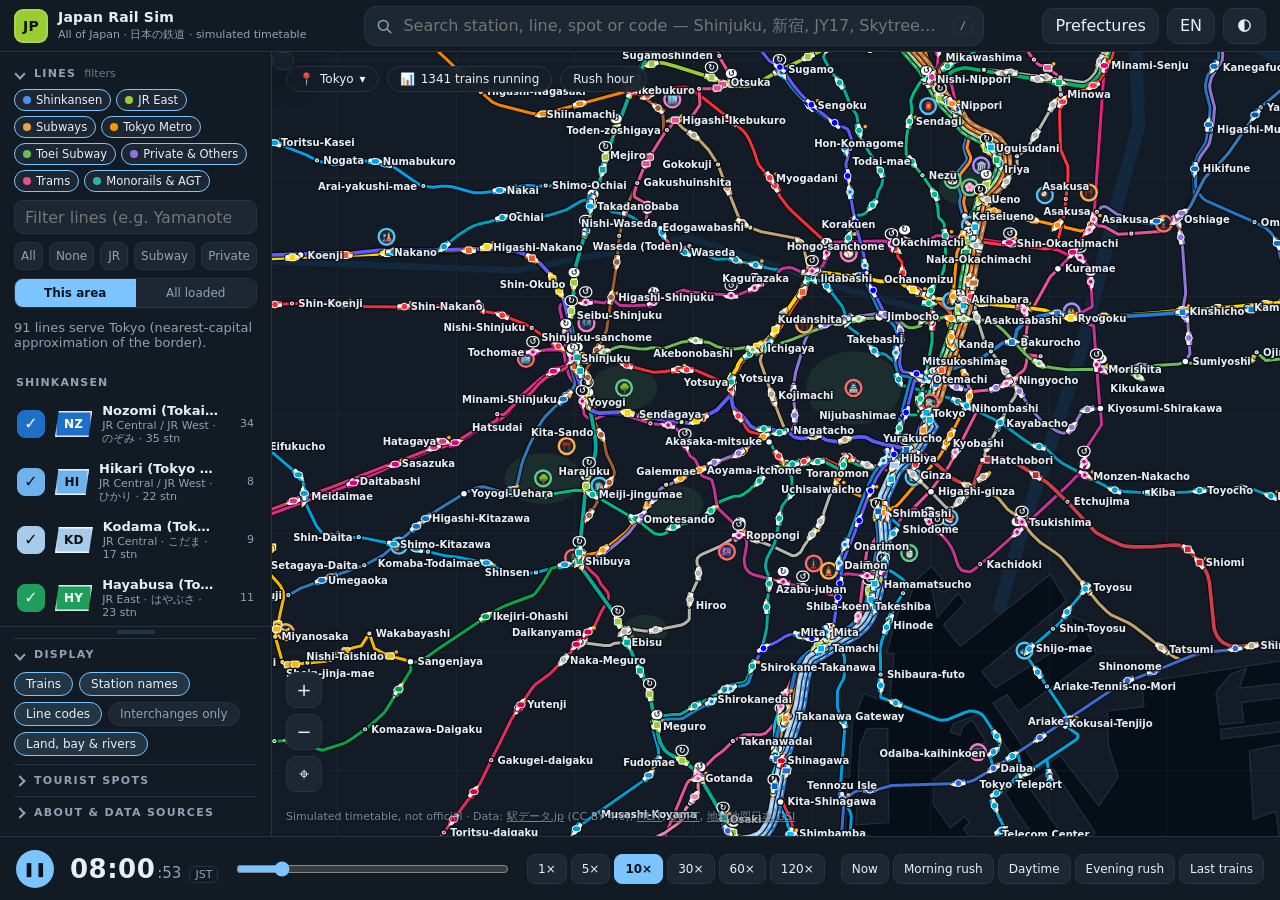
==== commit 328f6867: "Merge land layers: bundled base map replaces the runtime-fetched terrain.js; bump cache version js/t" ====
--- a/index.html
+++ b/index.html
@@ -107,18 +107,18 @@
   </footer>
 </div>
 <div id="scrim" hidden></div>
-<script>window.TRS_VERSION = '20261131';</script>
-<script src="js/data.js?v=20261131"></script>
-<script src="js/data-extra.js?v=20261131"></script>
-<script src="js/poi.js?v=20261131"></script>
-<script src="js/land.js?v=20261131"></script>
-<script src="js/geo/land.js?v=20261131"></script>
-<script src="js/regions.js?v=20261131"></script>
-<script src="js/facts.js?v=20261131"></script>
-<script src="js/regions/fixes.js?v=20261131"></script>
-<script src="js/station-badge.js?v=20261131"></script>
-<script src="js/sim.js?v=20261131"></script>
-<script src="js/app.js?v=20261131"></script>
-<script src="js/layout.js?v=20261131"></script>
+<script>window.TRS_VERSION = '20261132';</script>
+<script src="js/data.js?v=20261132"></script>
+<script src="js/data-extra.js?v=20261132"></script>
+<script src="js/poi.js?v=20261132"></script>
+<script src="js/land.js?v=20261132"></script>
+<script src="js/geo/land.js?v=20261132"></script>
+<script src="js/regions.js?v=20261132"></script>
+<script src="js/facts.js?v=20261132"></script>
+<script src="js/regions/fixes.js?v=20261132"></script>
+<script src="js/station-badge.js?v=20261132"></script>
+<script src="js/sim.js?v=20261132"></script>
+<script src="js/app.js?v=20261132"></script>
+<script src="js/layout.js?v=20261132"></script>
 </body>
 </html>
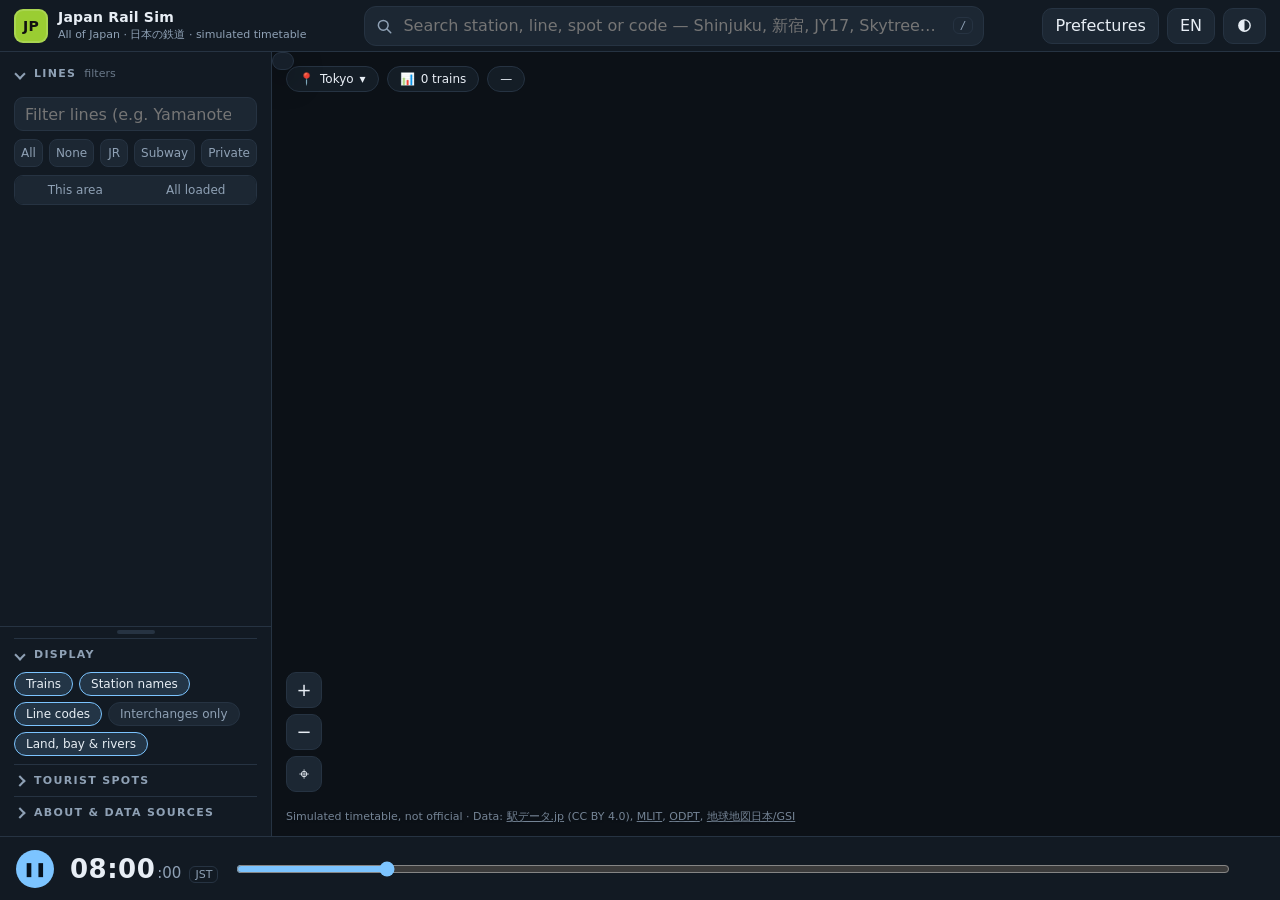
==== commit 7ad65c0f: "Audit fixes: complete truncated lines, remove duplicate lines, split branches, translate loanword na" ====
--- a/index.html
+++ b/index.html
@@ -107,18 +107,19 @@
   </footer>
 </div>
 <div id="scrim" hidden></div>
-<script>window.TRS_VERSION = '20261132';</script>
-<script src="js/data.js?v=20261132"></script>
-<script src="js/data-extra.js?v=20261132"></script>
-<script src="js/poi.js?v=20261132"></script>
-<script src="js/land.js?v=20261132"></script>
-<script src="js/geo/land.js?v=20261132"></script>
-<script src="js/regions.js?v=20261132"></script>
-<script src="js/facts.js?v=20261132"></script>
-<script src="js/regions/fixes.js?v=20261132"></script>
-<script src="js/station-badge.js?v=20261132"></script>
-<script src="js/sim.js?v=20261132"></script>
-<script src="js/app.js?v=20261132"></script>
-<script src="js/layout.js?v=20261132"></script>
+<script>window.TRS_VERSION = '20261133';</script>
+<script src="js/data.js?v=20261133"></script>
+<script src="js/data-extra.js?v=20261133"></script>
+<script src="js/data-fixes.js?v=20261133"></script>
+<script src="js/poi.js?v=20261133"></script>
+<script src="js/land.js?v=20261133"></script>
+<script src="js/geo/land.js?v=20261133"></script>
+<script src="js/regions.js?v=20261133"></script>
+<script src="js/facts.js?v=20261133"></script>
+<script src="js/regions/fixes.js?v=20261133"></script>
+<script src="js/station-badge.js?v=20261133"></script>
+<script src="js/sim.js?v=20261133"></script>
+<script src="js/app.js?v=20261133"></script>
+<script src="js/layout.js?v=20261133"></script>
 </body>
 </html>
